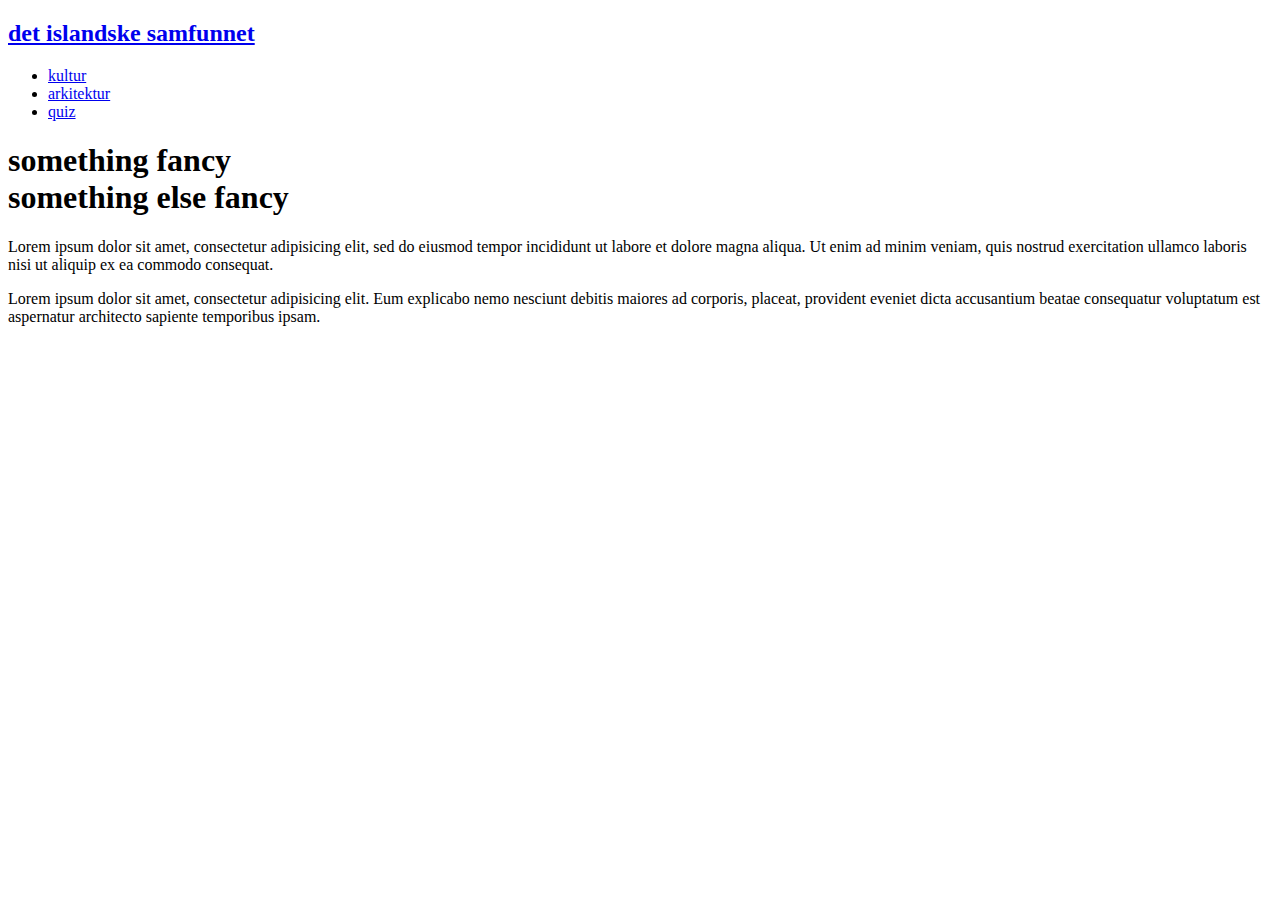
==== index.html @ e88207bf "Added pages and tweaked index" ====
<!DOCTYPE html>
<html lang="no">




<head>


    <meta charset="utf-8">

    <title>island</title>

    <link rel="stylesheet" href="iceland.css">

    <link href="https://fonts.googleapis.com/css?family=Montserrat|Open+Sans" rel="stylesheet">


</head>




<body>


  <div class="row">
          <div id="menu" class="col-12">

              <div class="col-3">
                  <h2><a href="index.html">det islandske samfunnet</a></h2>
              </div>

              <div class="col-1"></div>

              <div class="col-8 menu-a">
                <ul>
                    <li>
                        <a href="kultur.html">kultur</a>
                    </li>
                    <li>
                        <a href="ark.html">arkitektur</a>
                    </li>
                    <li>
                        <a href="quiz.html">quiz</a>
                    </li>
                </ul>
              </div>

          </div>
      </div>




  <div class="l-wrap">


      <div class="row">
          <div id="home" class="col-12">
              <h1>
                  something fancy
                  <br>
                  <span>something else fancy</span>
              </h1>
          </div>
      </div>


      <div class="row">
        <div class="col-3"></div>

        <div class="col-6 welcome">
          Lorem ipsum dolor sit amet, consectetur adipisicing elit, sed do eiusmod tempor incididunt ut labore et dolore magna aliqua. Ut enim ad minim veniam, quis nostrud exercitation ullamco laboris nisi ut aliquip ex ea commodo consequat.
        </div>

        <div class="col-3"></div>

      </div>


      <div class="row">

          <div class="col-2 top"></div>

          <div class="col-8 top">
              <p>
                  Lorem ipsum dolor sit amet, consectetur adipisicing elit. Eum explicabo nemo nesciunt debitis maiores ad corporis, placeat, provident eveniet dicta accusantium beatae consequatur voluptatum est aspernatur architecto sapiente temporibus ipsam.
               </p>
          </div>

          <div class="col-2 top"></div>

      </div>


</body>




</html>
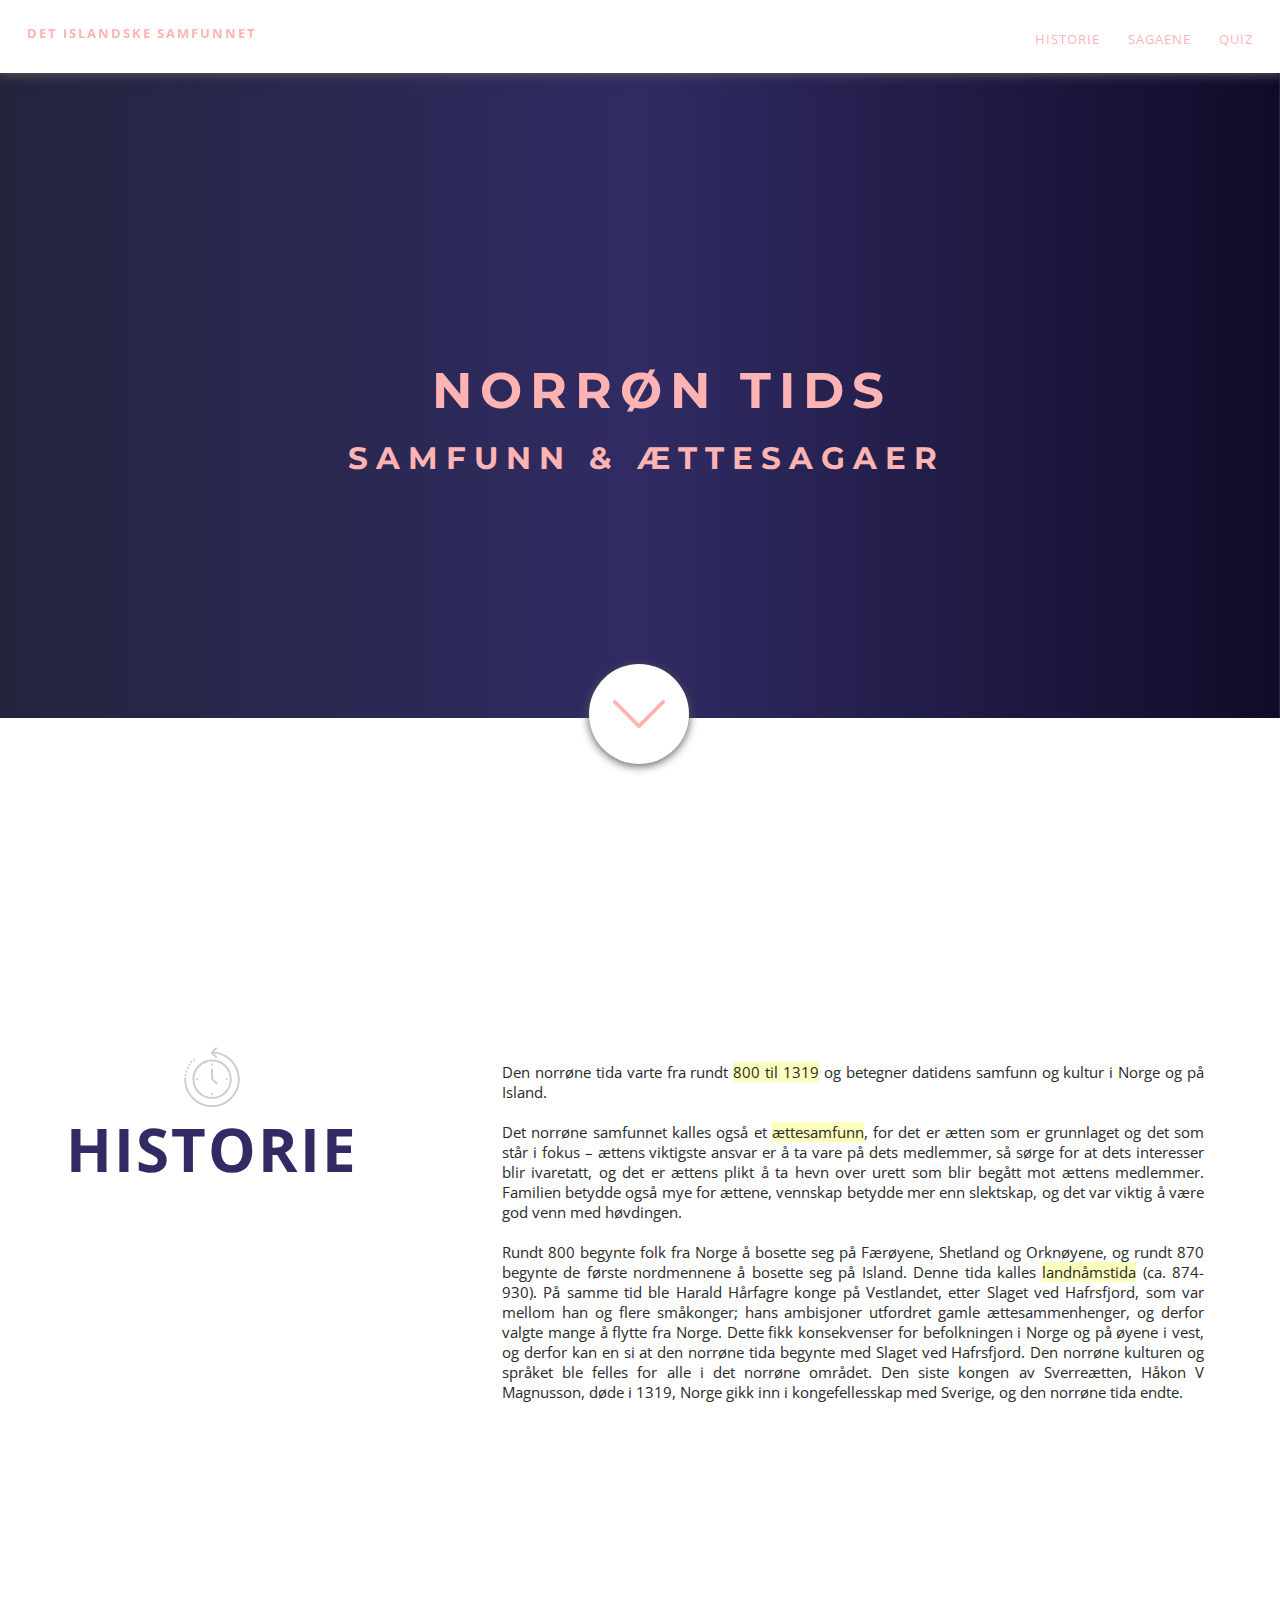
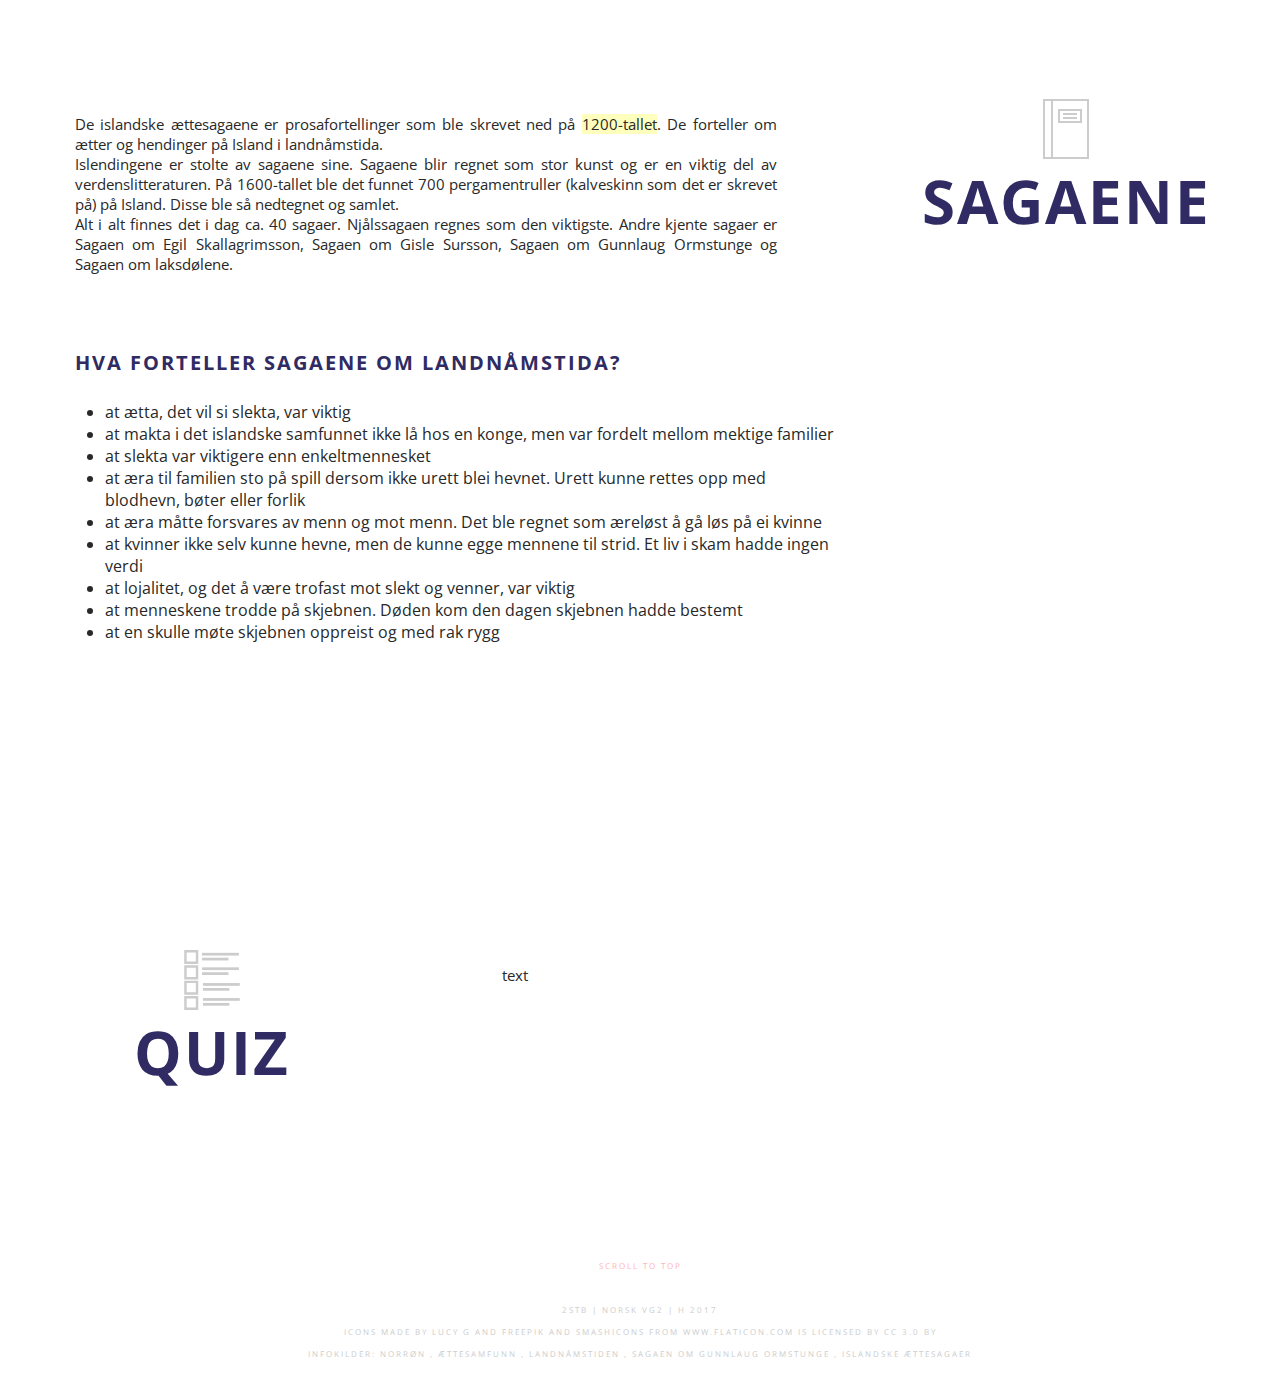
==== commit 6adfd152: "ver2" ====
--- a/index.html
+++ b/index.html
@@ -1,100 +1,208 @@
 <!DOCTYPE html>
-<html lang="no">
-
-
-
-
-<head>
+<html>
+  <head>
 
 
     <meta charset="utf-8">
-
     <title>island</title>
 
-    <link rel="stylesheet" href="iceland.css">
+    <link rel="stylesheet" href="style.css">
 
     <link href="https://fonts.googleapis.com/css?family=Montserrat|Open+Sans" rel="stylesheet">
 
 
-</head>
-
-
-
-
-<body>
-
-
-  <div class="row">
-          <div id="menu" class="col-12">
-
-              <div class="col-3">
-                  <h2><a href="index.html">det islandske samfunnet</a></h2>
-              </div>
-
-              <div class="col-1"></div>
-
-              <div class="col-8 menu-a">
-                <ul>
-                    <li>
-                        <a href="kultur.html">kultur</a>
-                    </li>
-                    <li>
-                        <a href="ark.html">arkitektur</a>
-                    </li>
-                    <li>
-                        <a href="quiz.html">quiz</a>
-                    </li>
-                </ul>
-              </div>
-
-          </div>
+  </head>
+
+
+
+
+  <body>
+
+
+
+
+    <div class="row">
+      <div id="menu" class="col-12">
+
+        <div class="col-4">
+          <h2>
+            <a href="#">det islandske samfunnet
+            </a>
+          </h2>
+        </div>
+
+        <div class="col-8 menu-a">
+          <ul>
+              <li>
+                  <a href="#his">historie</a>
+              </li>
+              <li>
+                  <a href="#sag">sagaene</a>
+              </li>
+              <li>
+                  <a href="#qui">quiz</a>
+              </li>
+          </ul>
+        </div>
+
       </div>
-
-
-
-
-  <div class="l-wrap">
-
-
-      <div class="row">
-          <div id="home" class="col-12">
-              <h1>
-                  something fancy
-                  <br>
-                  <span>something else fancy</span>
-              </h1>
-          </div>
-      </div>
-
-
-      <div class="row">
-        <div class="col-3"></div>
-
-        <div class="col-6 welcome">
-          Lorem ipsum dolor sit amet, consectetur adipisicing elit, sed do eiusmod tempor incididunt ut labore et dolore magna aliqua. Ut enim ad minim veniam, quis nostrud exercitation ullamco laboris nisi ut aliquip ex ea commodo consequat.
-        </div>
-
-        <div class="col-3"></div>
-
-      </div>
-
-
-      <div class="row">
-
-          <div class="col-2 top"></div>
+    </div>
+
+
+
+
+    <div class="l-wrap">
+
+
+        <div class="row">
+            <div id="home" class="col-12">
+                <h1>
+                    <span class="adjust-title">norrøn tids</span>
+                    <br>
+                    <span>samfunn & ættesagaer</span>
+                </h1>
+            </div>
+        </div>
+
+
+        <div class="row">
+          <div class="col-4"></div>
+
+          <div class="col-4">
+            <div class="arr-btn">
+              <a href="#his">
+                <img src="img/pink-down-arrow.svg" alt="down">
+              </a>
+            </div>
+          </div>
+
+          <div class="col-4"></div>
+        </div>
+
+
+        <div id="his" class="row">
+          <div class="col-4 top">
+            <img src="img/history.svg" alt="clock">
+            <h3>historie</h3>
+          </div>
 
           <div class="col-8 top">
-              <p>
-                  Lorem ipsum dolor sit amet, consectetur adipisicing elit. Eum explicabo nemo nesciunt debitis maiores ad corporis, placeat, provident eveniet dicta accusantium beatae consequatur voluptatum est aspernatur architecto sapiente temporibus ipsam.
-               </p>
-          </div>
-
-          <div class="col-2 top"></div>
-
-      </div>
-
-
-</body>
+            <p>
+              Den norrøne tida varte fra rundt <span class="highlight">800 til 1319</span> og betegner datidens samfunn og kultur i Norge og på Island.
+              <br /><br />
+              Det norrøne samfunnet kalles også et <span class="highlight">ættesamfunn</span>, for det er ætten som er grunnlaget og det som står i fokus – ættens viktigste ansvar er å ta vare på dets medlemmer, så sørge for at dets interesser blir ivaretatt, og det er ættens plikt å ta hevn over urett som blir begått mot ættens medlemmer. Familien betydde også mye for ættene, vennskap betydde mer enn slektskap, og det var viktig å være god venn med høvdingen.
+              <br /><br />
+              Rundt 800 begynte folk fra Norge å bosette seg på Færøyene, Shetland og Orknøyene, og rundt 870 begynte de første nordmennene å bosette seg på Island. Denne tida kalles <span class="highlight">landnåmstida</span> (ca. 874-930). På samme tid ble Harald Hårfagre konge på Vestlandet, etter Slaget ved Hafrsfjord, som var mellom han og flere småkonger; hans ambisjoner utfordret gamle ættesammenhenger, og derfor valgte mange å flytte fra Norge. Dette fikk konsekvenser for befolkningen i Norge og på øyene i vest, og derfor kan en si at den norrøne tida begynte med Slaget ved Hafrsfjord. Den norrøne kulturen og språket ble felles for alle i det norrøne området. Den siste kongen av Sverreætten, Håkon V Magnusson, døde i 1319, Norge gikk inn i kongefellesskap med Sverige, og den norrøne tida endte.
+            </p>
+          </div>
+        </div>
+
+
+        <div id="sag" class="row">
+          <div class="col-8 top">
+            <p>
+              De islandske ættesagaene er prosafortellinger som ble skrevet ned på <span class="highlight">1200-tallet</span>. De forteller om ætter og hendinger på Island i landnåmstida.
+              <br />
+              Islendingene er stolte av sagaene sine. Sagaene blir regnet som stor kunst og er en viktig del av verdenslitteraturen. På 1600-tallet ble det funnet 700 pergamentruller (kalveskinn som det er skrevet på) på Island. Disse ble så nedtegnet og samlet.
+              <br />
+              Alt i alt finnes det i dag ca. 40 sagaer. Njålssagaen regnes som den viktigste. Andre kjente sagaer er Sagaen om Egil Skallagrimsson, Sagaen om Gisle Sursson, Sagaen om Gunnlaug Ormstunge og Sagaen om laksdølene.
+              <h4>Hva forteller sagaene om landnåmstida?</h4>
+              <ul>
+                <li>
+                  at ætta, det vil si slekta, var viktig
+                </li>
+                <li>
+                  at makta i det islandske samfunnet ikke lå hos en konge, men var fordelt mellom mektige familier
+                </li>
+                <li>
+                  at slekta var viktigere enn enkeltmennesket
+                </li>
+                <li>
+                  at æra til familien sto på spill dersom ikke urett blei hevnet. Urett kunne rettes opp med blodhevn, bøter eller forlik
+                </li>
+                <li>
+                  at æra måtte forsvares av menn og mot menn. Det ble regnet som æreløst å gå løs på ei kvinne
+                </li>
+                <li>
+                  at kvinner ikke selv kunne hevne, men de kunne egge mennene til strid. Et liv i skam hadde ingen verdi
+                </li>
+                <li>
+                  at lojalitet, og det å være trofast mot slekt og venner, var viktig
+                </li>
+                <li>
+                  at menneskene trodde på skjebnen. Døden kom den dagen skjebnen hadde bestemt
+                </li>
+                <li>
+                  at en skulle møte skjebnen oppreist og med rak rygg
+                </li>
+              </ul>
+            </p>
+          </div>
+
+          <div class="col-4 top">
+            <img src="img/notebook.svg" alt="clock">
+            <h3>sagaene</h3>
+          </div>
+        </div>
+
+
+        <div id="qui" class="row">
+          <div class="col-4 top">
+            <img src="img/quiz.svg" alt="clock">
+            <h3>quiz</h3>
+          </div>
+
+          <div class="col-8 top">
+            <p>
+              text
+            </p>
+          </div>
+        </div>
+
+
+
+    </div>
+
+
+
+
+    <footer>
+      <p>
+        <a href="#" class="pink">scroll to top</a>
+        <br /><br /><br /><br />
+        2stb | norsk vg2 | h 2017
+        <br /><br />
+          Icons made by <a href="https://www.flaticon.com/authors/lucy-g" title="Lucy G">Lucy G</a> and <a href="http://www.freepik.com" title="Freepik">Freepik</a> and <a href="https://www.flaticon.com/authors/smashicons" title="Smashicons">Smashicons</a> from <a href="https://www.flaticon.com/" title="Flaticon">www.flaticon.com</a> is licensed by <a href="http://creativecommons.org/licenses/by/3.0/" title="Creative Commons BY 3.0" target="_blank">CC 3.0 BY</a>
+          <br /><br />
+          infokilder:
+          <a href="https://www.wikiwand.com/no/Norr%C3%B8n">
+            norrøn
+          </a>,
+          <a href="https://www.wikiwand.com/no/%C3%86ttesamfunn">
+            ættesamfunn
+          </a>,
+          <a href="https://www.wikiwand.com/no/Landn%C3%A5mstiden">
+            landnåmstiden
+          </a>,
+          <a href="http://ndla.no/nb/node/139534?fag=116784">
+            sagaen om gunnlaug ormstunge
+          </a>,
+          <a href="http://ndla.no/nb/node/152444?fag=27">
+            islandske ættesagaer
+          </a>
+      </p>
+    </footer>
+
+
+
+
+<!-- https://zengabor.github.io/zenscroll/ -->
+<script src="zenscroll-latest/zenscroll-min.js"></script>
+
+
+
+
+  </body>
 
 
 
--- a/style.css
+++ b/style.css
@@ -0,0 +1,290 @@
+/* important */
+
+:root {
+    --main-font-family: 'Open Sans', sans-serif;
+    --title-font-family: 'Montserrat', sans-serif;
+    --yellow: #FFFFBD;
+    --pink: #ffb3b3;
+    --green: #CDDBD3;
+    --bright-blue: #00C6BF;
+    --dark-purple: #302b63;
+    --white: #fff;
+    --almost-white: #f7f7f7;
+    --darker-white: #f1f1f1;
+    --light-light-gray: #E8E8E8;
+    --light-gray: #ccc;
+    --dark-gray: #585858;
+    --dark-dark-gray: #383838;
+    --almost-black: #282828;
+}
+
+* {
+    box-sizing: border-box;
+    font-size: 62.5%; /* 1 rem = 10 px */
+}
+
+
+
+
+/* css grid */
+
+.l-wrap {
+    width: 101.5%;
+    min-height: 1px;
+    margin: 2rem auto 0 -1rem;
+    border: 1px solid transparent;
+    overflow: auto;
+}
+
+.col-1  { width: 8.33%;  width: calc((100% / 12)*1);  }
+.col-2  { width: 16.66%; width: calc((100% / 12)*2);  }
+.col-3  { width: 25%;    width: calc((100% / 12)*3);  }
+.col-4  { width: 33.33%; width: calc((100% / 12)*4);  }
+.col-5  { width: 41.66%; width: calc((100% / 12)*5);  }
+.col-6  { width: 50%;    width: calc((100% / 12)*6);  }
+.col-7  { width: 58.33%; width: calc((100% / 12)*7);  }
+.col-8  { width: 66.66%; width: calc((100% / 12)*8);  }
+.col-9  { width: 75%;    width: calc((100% / 12)*0);  }
+.col-10 { width: 83.33%; width: calc((100% / 12)*10); }
+.col-11 { width: 91.66%; width: calc((100% / 12)*11); }
+.col-12 { width: 100%;   width: calc((100% / 12)*12); }
+
+[class*="col-"] {
+    min-height: 10px;
+    float: left;
+    padding: 15px;
+    border: 1px solid transparent;
+}
+
+.row::after {
+    content: "";
+    clear: both;
+    display: table;
+}
+
+
+
+
+/* base rules */
+
+body, .smooth-container {
+  scroll-behavior: smooth
+  background-color: var(--white);
+}
+
+footer, footer p {
+  margin-top: 15rem;
+  margin-bottom: 4rem;
+  font-size: 0.8rem;
+  font-family: var(--main-font-family);
+  font-weight: normal;
+  font-style: normal;
+  text-align: center;
+  text-transform: uppercase;
+  text-decoration: none;
+  color: var(--light-gray);
+  letter-spacing: 0.2rem;
+}
+
+footer a {
+  font-size: 0.8rem;
+  color: var(--light-gray);
+  text-decoration: none;
+  transition: ease-in-out 0.2s;
+}
+
+h1 {
+  font-size: 5rem;
+  font-family: var(--title-font-family);
+  font-weight: bold;
+  font-style: normal;
+  text-align: center;
+  text-transform: uppercase;
+  text-decoration: none;
+  color: var(--pink);
+  letter-spacing: 0.8rem;
+  margin: 0;
+  padding: 25rem 0 23.5rem 1.5rem;
+}
+
+h2 {
+  font-size: 2rem;
+  font-family: var(--main-font-family);
+  font-weight: bold;
+  font-style: normal;
+  text-align: left;
+  text-transform: uppercase;
+  text-decoration: none;
+  color: red;
+  letter-spacing: 2px;
+  margin: 0;
+  padding-left: 1rem;
+  padding-bottom: 0.5rem;
+}
+
+h3 {
+  font-size: 6rem;
+  font-family: var(--main-font-family);
+  font-weight: bold;
+  font-style: normal;
+  text-align: center;
+  text-transform: uppercase;
+  text-decoration: none;
+  color: var(--dark-purple);
+  letter-spacing: 2px;
+  margin: 0;
+  padding-left: 0;
+  padding-top: 0;
+  padding-bottom: 0;
+}
+
+h4 {
+  font-size: 2rem;
+  font-family: var(--main-font-family);
+  font-weight: bold;
+  font-style: normal;
+  text-align: left;
+  text-transform: uppercase;
+  text-decoration: none;
+  color: var(--dark-purple);
+  letter-spacing: 2px;
+  margin: 0;
+  padding-left: 6rem;
+  padding-top: 6rem;
+  padding-bottom: 0;
+}
+
+p {
+  padding: 0 6rem 0 6rem;
+  font-size: 1.5rem;
+  font-family: var(--main-font-family);
+  font-weight: normal;
+  font-style: normal;
+  text-align: justify;
+  text-transform: none;
+  text-decoration: none;
+  color: var(--almost-black);
+}
+
+p span {
+  font-size: inherit;
+}
+
+
+
+/* layout rules */
+
+#menu {
+  font-family: var(--main-font-family);
+  font-weight: normal;
+  font-style: normal;
+  text-transform: uppercase;
+  text-decoration: none;
+  color: blue;
+  letter-spacing: 1px;
+  background-color: var(--white);
+  border: 1px solid transparent;
+  box-shadow: 0px 2px 10px var(--dark-gray);
+  margin: -8px auto 0px -8px;
+  padding: 0;
+  position: fixed;
+}
+
+#menu ul {
+  text-align: right;
+  margin: 0;
+  padding-right: 1rem;
+  padding-bottom: 0.5rem;
+}
+
+#menu li {
+  display: inline-block;
+  font-size: 2rem;
+  text-align: right;
+  text-transform: uppercase;
+  list-style: none;
+  padding-left: 20px;
+}
+
+#menu a {
+  color: var(--pink);
+  text-decoration: none;
+  transition: ease-in-out 0.2s;
+}
+
+#menu a:hover { /* state rule */
+  color: var(--dark-purple);
+}
+
+#home {
+  /* gradient from https://uigradients.com/#Lawrencium */
+  background: #0f0c29;  /* fallback for old browsers */
+  background: -webkit-linear-gradient(to right, #24243e, #302b63, #0f0c29);  /* Chrome 10-25, Safari 5.1-6 */
+  background: linear-gradient(to right, #24243e, #302b63, #0f0c29); /* W3C, IE 10+/ Edge, Firefox 16+, Chrome 26+, Opera 12+, Safari 7+ */
+  padding: 8rem 0 0 0;
+  text-align: center;
+}
+
+#home img {
+  width: 5rem;
+  margin: 5rem;
+}
+
+
+
+
+
+/* modules rules */
+
+.menu-a {
+  text-align: right;
+}
+
+.adjust-title {
+  margin-right: -3rem;
+  font-size: 5rem;
+}
+
+.top {
+  margin-top: 25rem;
+  text-align: center;
+}
+
+.top img {
+  width: 6rem;
+}
+
+.arr-btn {
+  text-align: center;
+}
+
+.arr-btn img {
+  display: inline-block;
+  width: 10rem;
+  margin-top: -7rem;
+  padding: 2rem;
+  background-color: var(--white);
+  border: 1px solid transparent;
+  border-radius: 10rem;
+  box-shadow: 0px 2px 10px var(--dark-gray);
+}
+
+.col-8 ul {
+  margin-left: 5rem;
+  font-family: var(--main-font-family);
+  font-weight: normal;
+  font-style: normal;
+  font-size: 2.5rem;
+  text-align: left;
+  text-transform: none;
+  text-decoration: none;
+  color: var(--almost-black);
+}
+
+.pink {
+  color: var(--pink);
+}
+
+.highlight {
+  background-color: var(--yellow);
+}
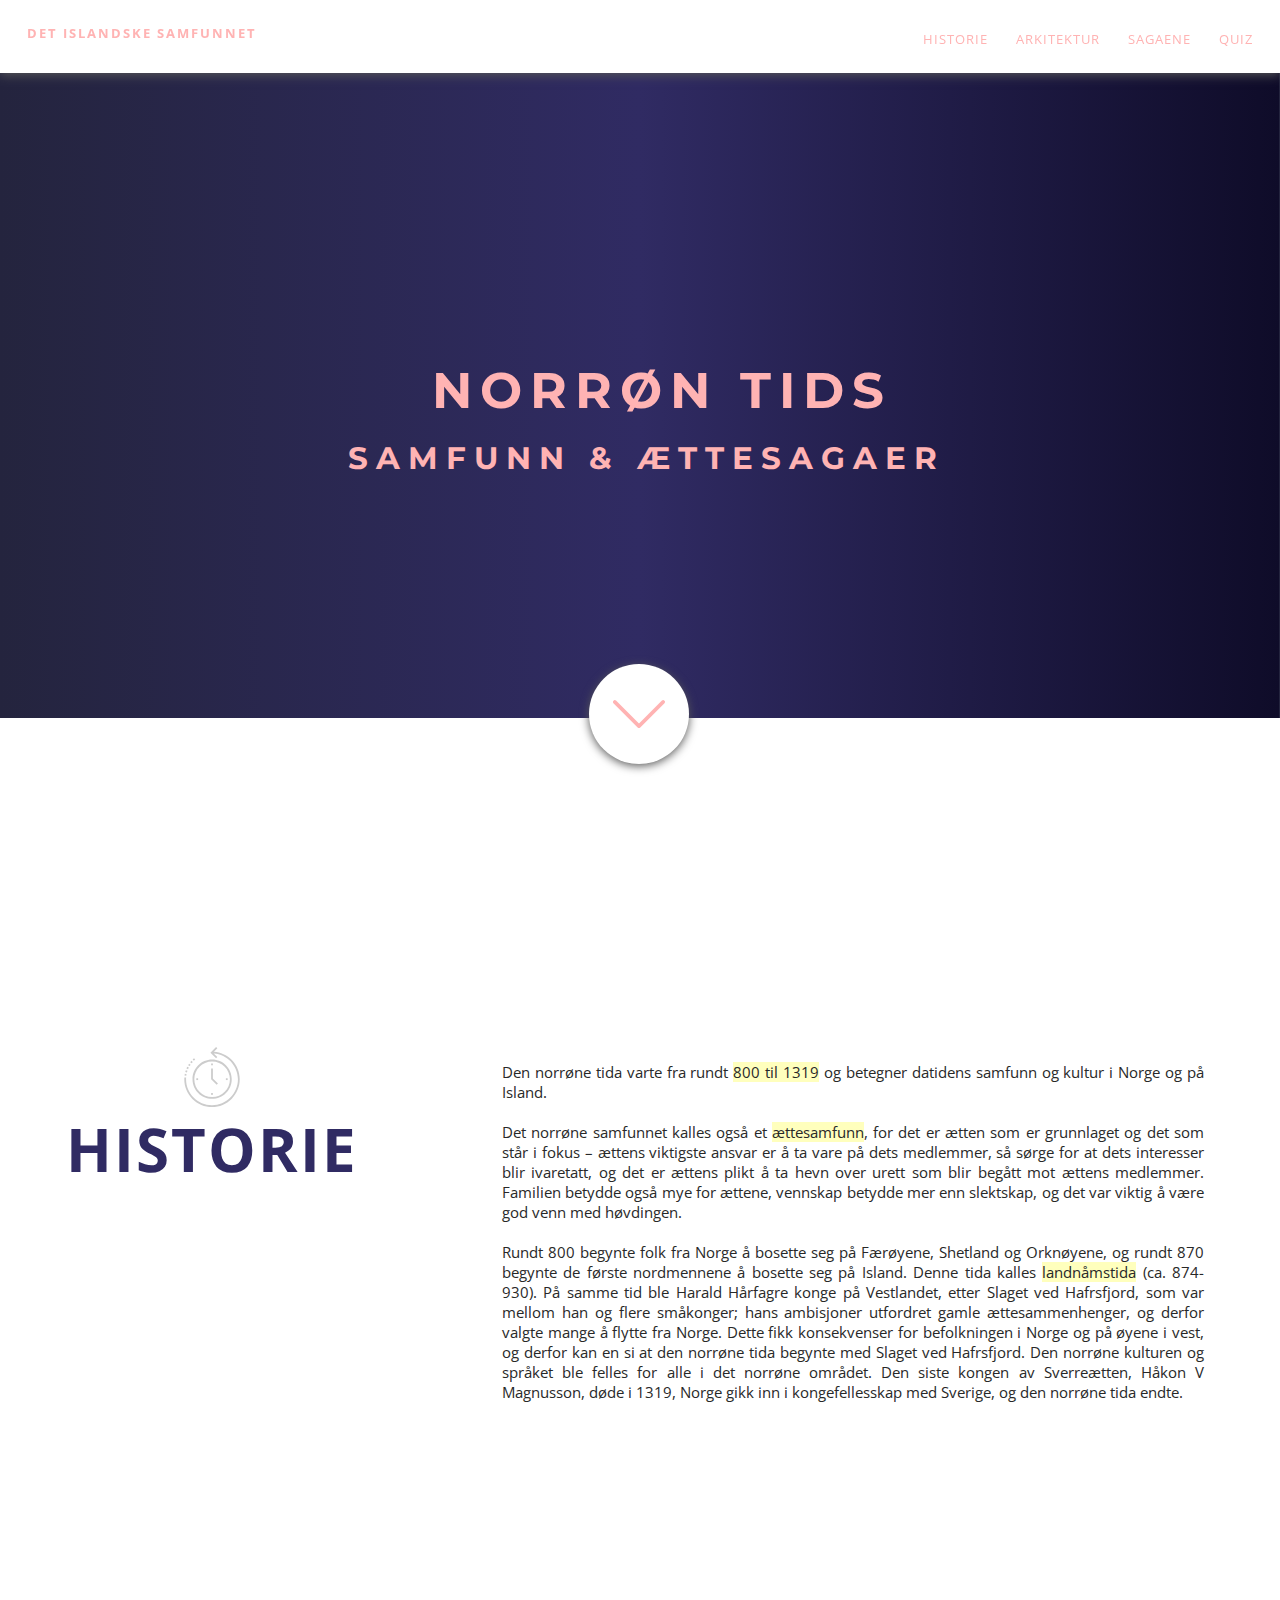
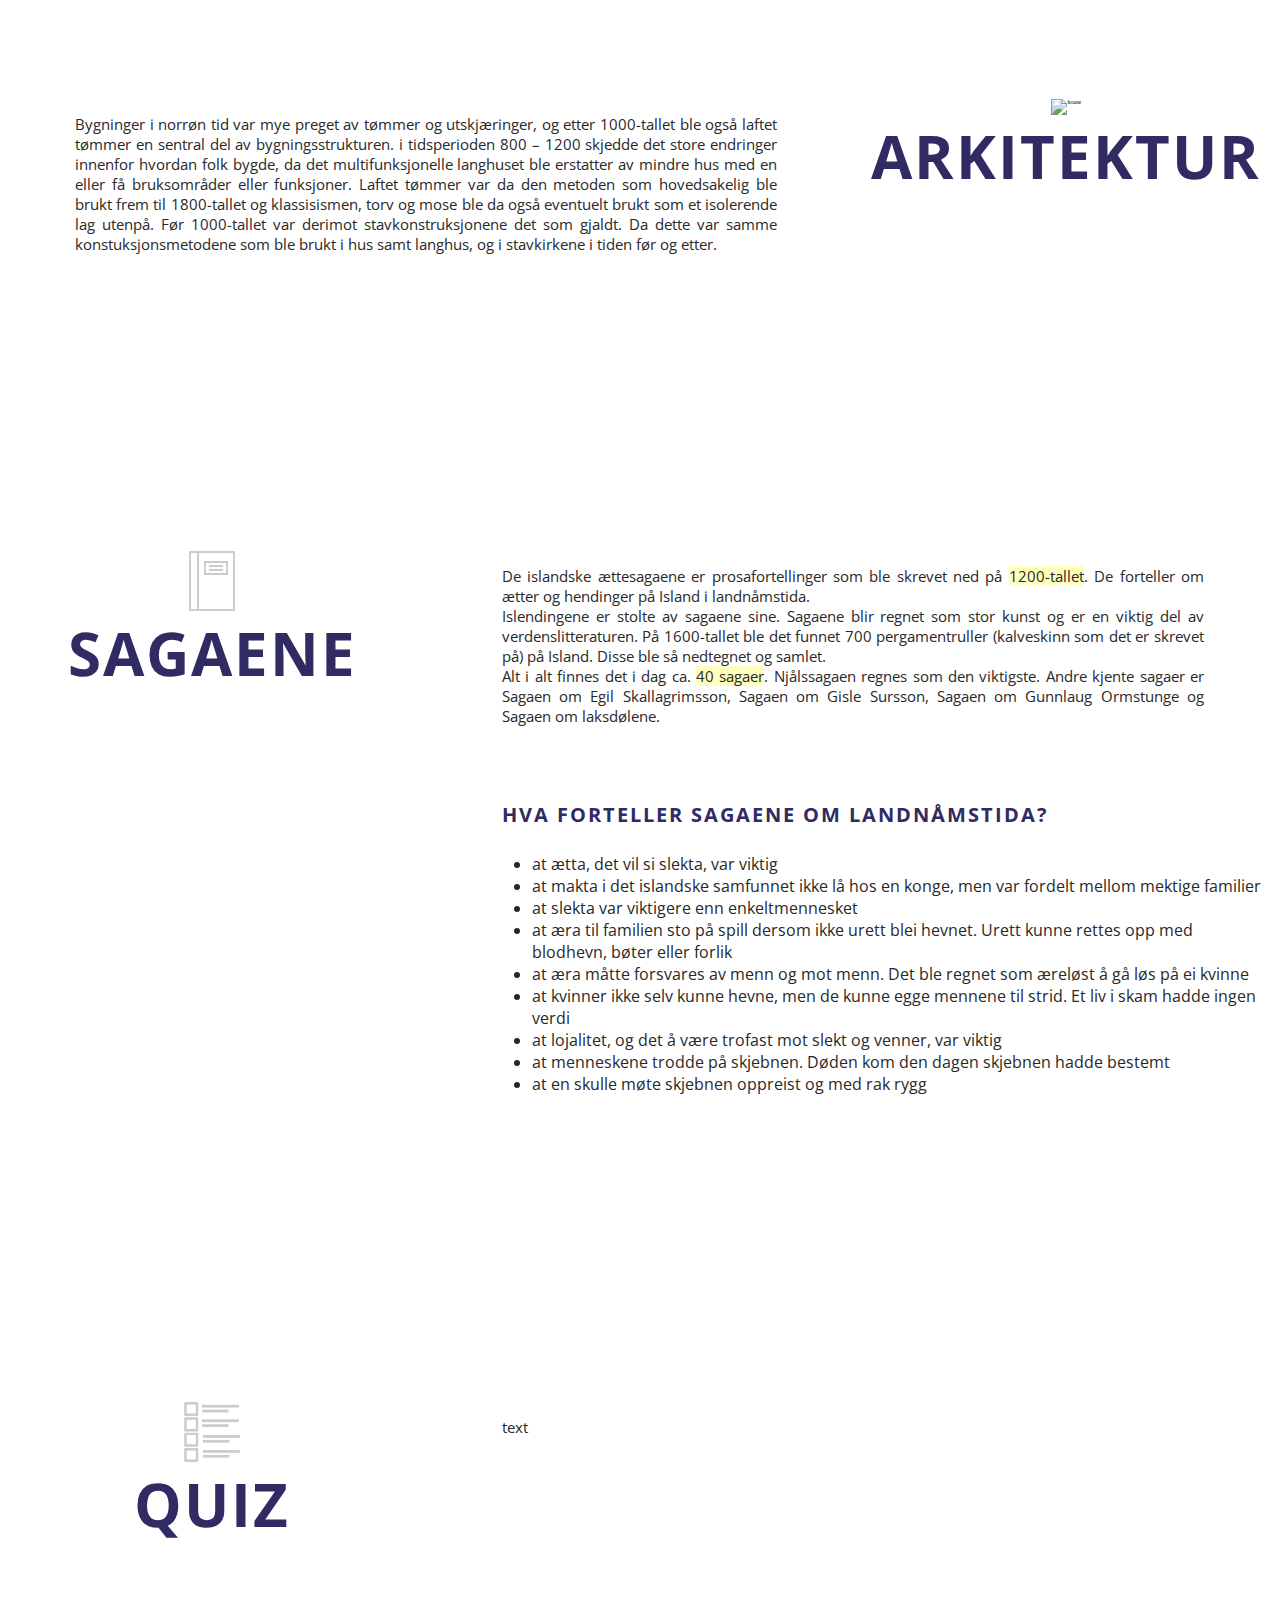
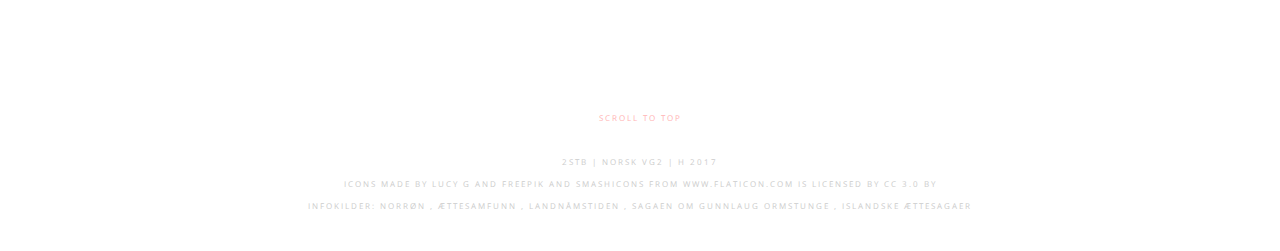
==== commit 97daeae4: "Add files via upload" ====
--- a/index.html
+++ b/index.html
@@ -35,6 +35,9 @@
           <ul>
               <li>
                   <a href="#his">historie</a>
+              </li>
+              <li>
+                  <a href="#ark">arkitektur</a>
               </li>
               <li>
                   <a href="#sag">sagaene</a>
@@ -98,14 +101,33 @@
         </div>
 
 
+        <div id="ark" class="row">
+          <div class="col-8 top">
+            <p>
+              Bygninger i norrøn tid var mye preget av tømmer og utskjæringer, og etter 1000-tallet ble også laftet tømmer en sentral del av bygningsstrukturen. i tidsperioden 800 – 1200 skjedde det store endringer innenfor hvordan folk bygde, da det multifunksjonelle langhuset ble erstatter av mindre hus med en eller få bruksområder eller funksjoner. Laftet tømmer var da den metoden som hovedsakelig ble brukt frem til 1800-tallet og klassisismen, torv og mose ble da også eventuelt brukt som et isolerende lag utenpå. Før 1000-tallet var derimot stavkonstruksjonene det som gjaldt. Da dette var samme konstuksjonsmetodene som ble brukt i hus samt langhus, og i stavkirkene i tiden før og etter.
+            </p>
+          </div>
+
+          <div class="col-4 top">
+            <img src="img/house-sketch.svg" alt="house">
+            <h3>arkitektur</h3>
+          </div>
+        </div>
+
+
         <div id="sag" class="row">
+          <div class="col-4 top">
+            <img src="img/notebook.svg" alt="clock">
+            <h3>sagaene</h3>
+          </div>
+
           <div class="col-8 top">
             <p>
               De islandske ættesagaene er prosafortellinger som ble skrevet ned på <span class="highlight">1200-tallet</span>. De forteller om ætter og hendinger på Island i landnåmstida.
               <br />
               Islendingene er stolte av sagaene sine. Sagaene blir regnet som stor kunst og er en viktig del av verdenslitteraturen. På 1600-tallet ble det funnet 700 pergamentruller (kalveskinn som det er skrevet på) på Island. Disse ble så nedtegnet og samlet.
               <br />
-              Alt i alt finnes det i dag ca. 40 sagaer. Njålssagaen regnes som den viktigste. Andre kjente sagaer er Sagaen om Egil Skallagrimsson, Sagaen om Gisle Sursson, Sagaen om Gunnlaug Ormstunge og Sagaen om laksdølene.
+              Alt i alt finnes det i dag ca. <span class="highlight">40 sagaer</span>. Njålssagaen regnes som den viktigste. Andre kjente sagaer er Sagaen om Egil Skallagrimsson, Sagaen om Gisle Sursson, Sagaen om Gunnlaug Ormstunge og Sagaen om laksdølene.
               <h4>Hva forteller sagaene om landnåmstida?</h4>
               <ul>
                 <li>
@@ -137,11 +159,6 @@
                 </li>
               </ul>
             </p>
-          </div>
-
-          <div class="col-4 top">
-            <img src="img/notebook.svg" alt="clock">
-            <h3>sagaene</h3>
           </div>
         </div>
 
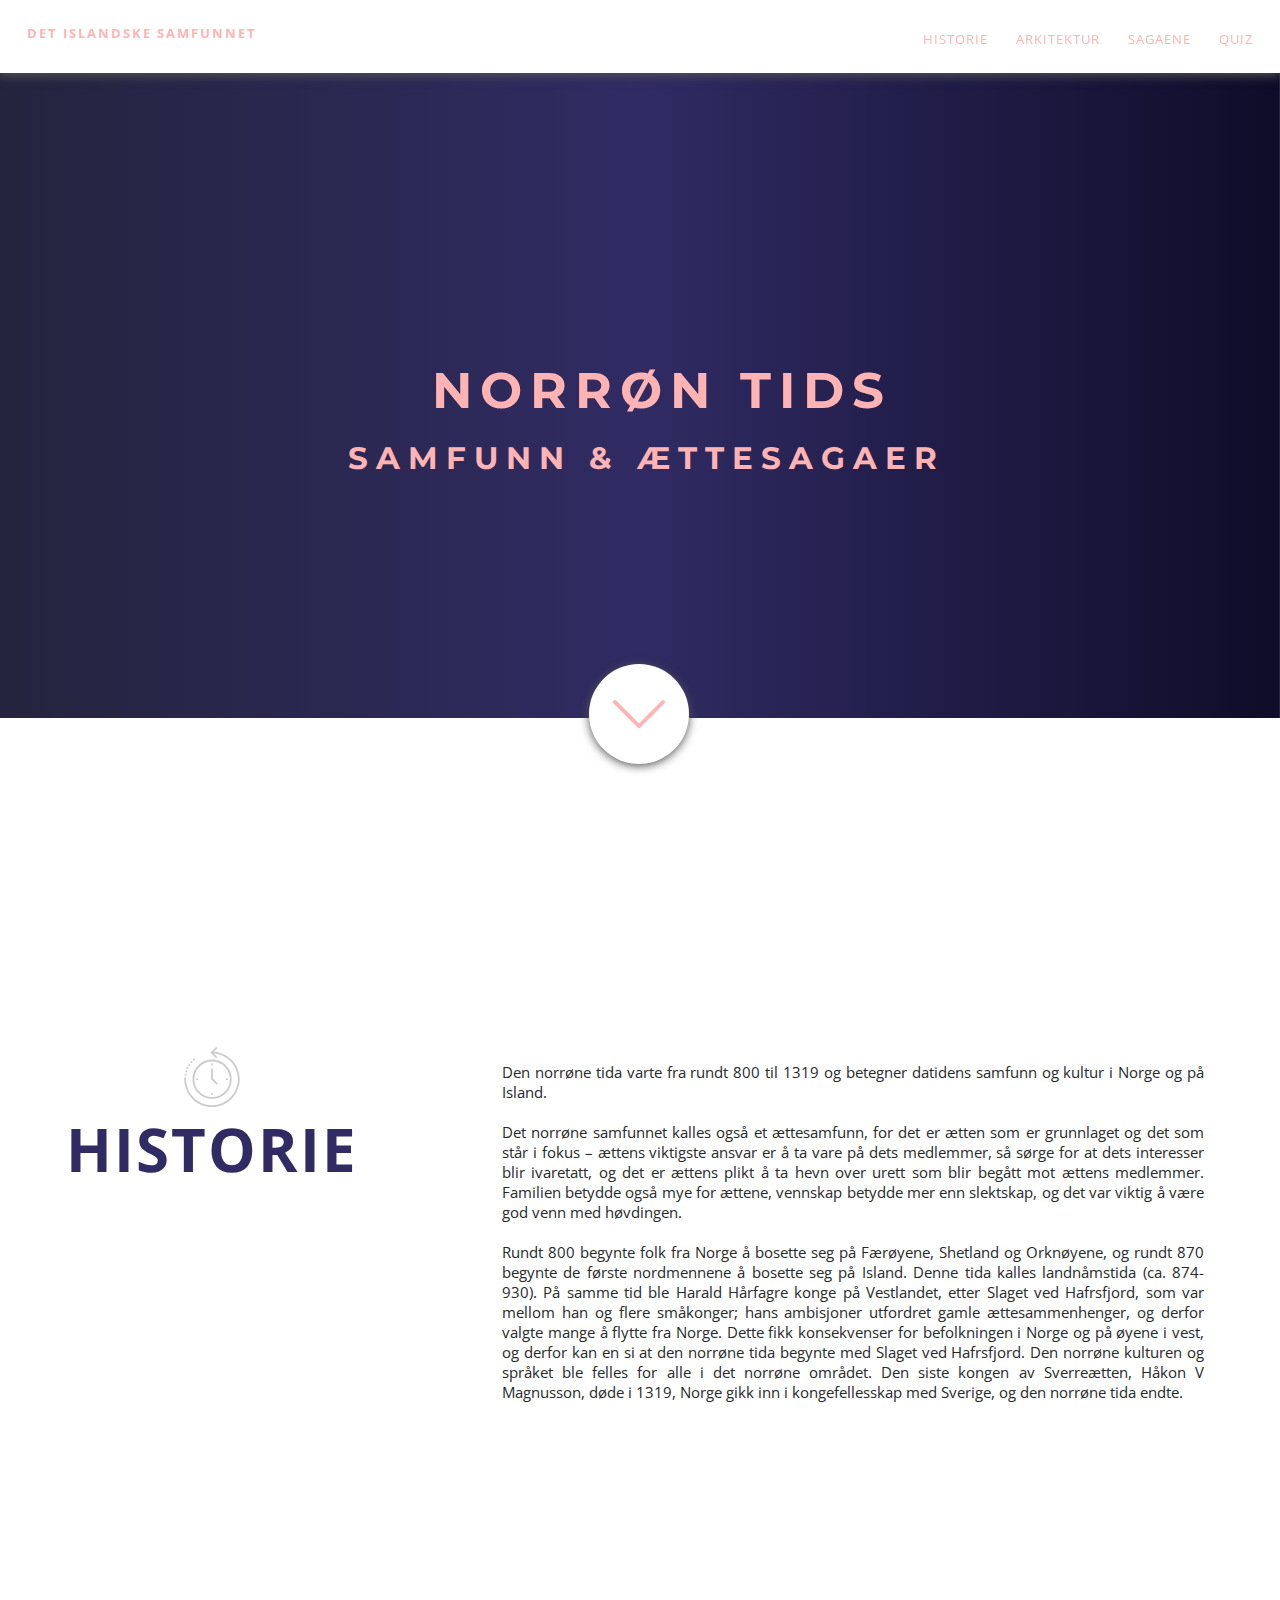
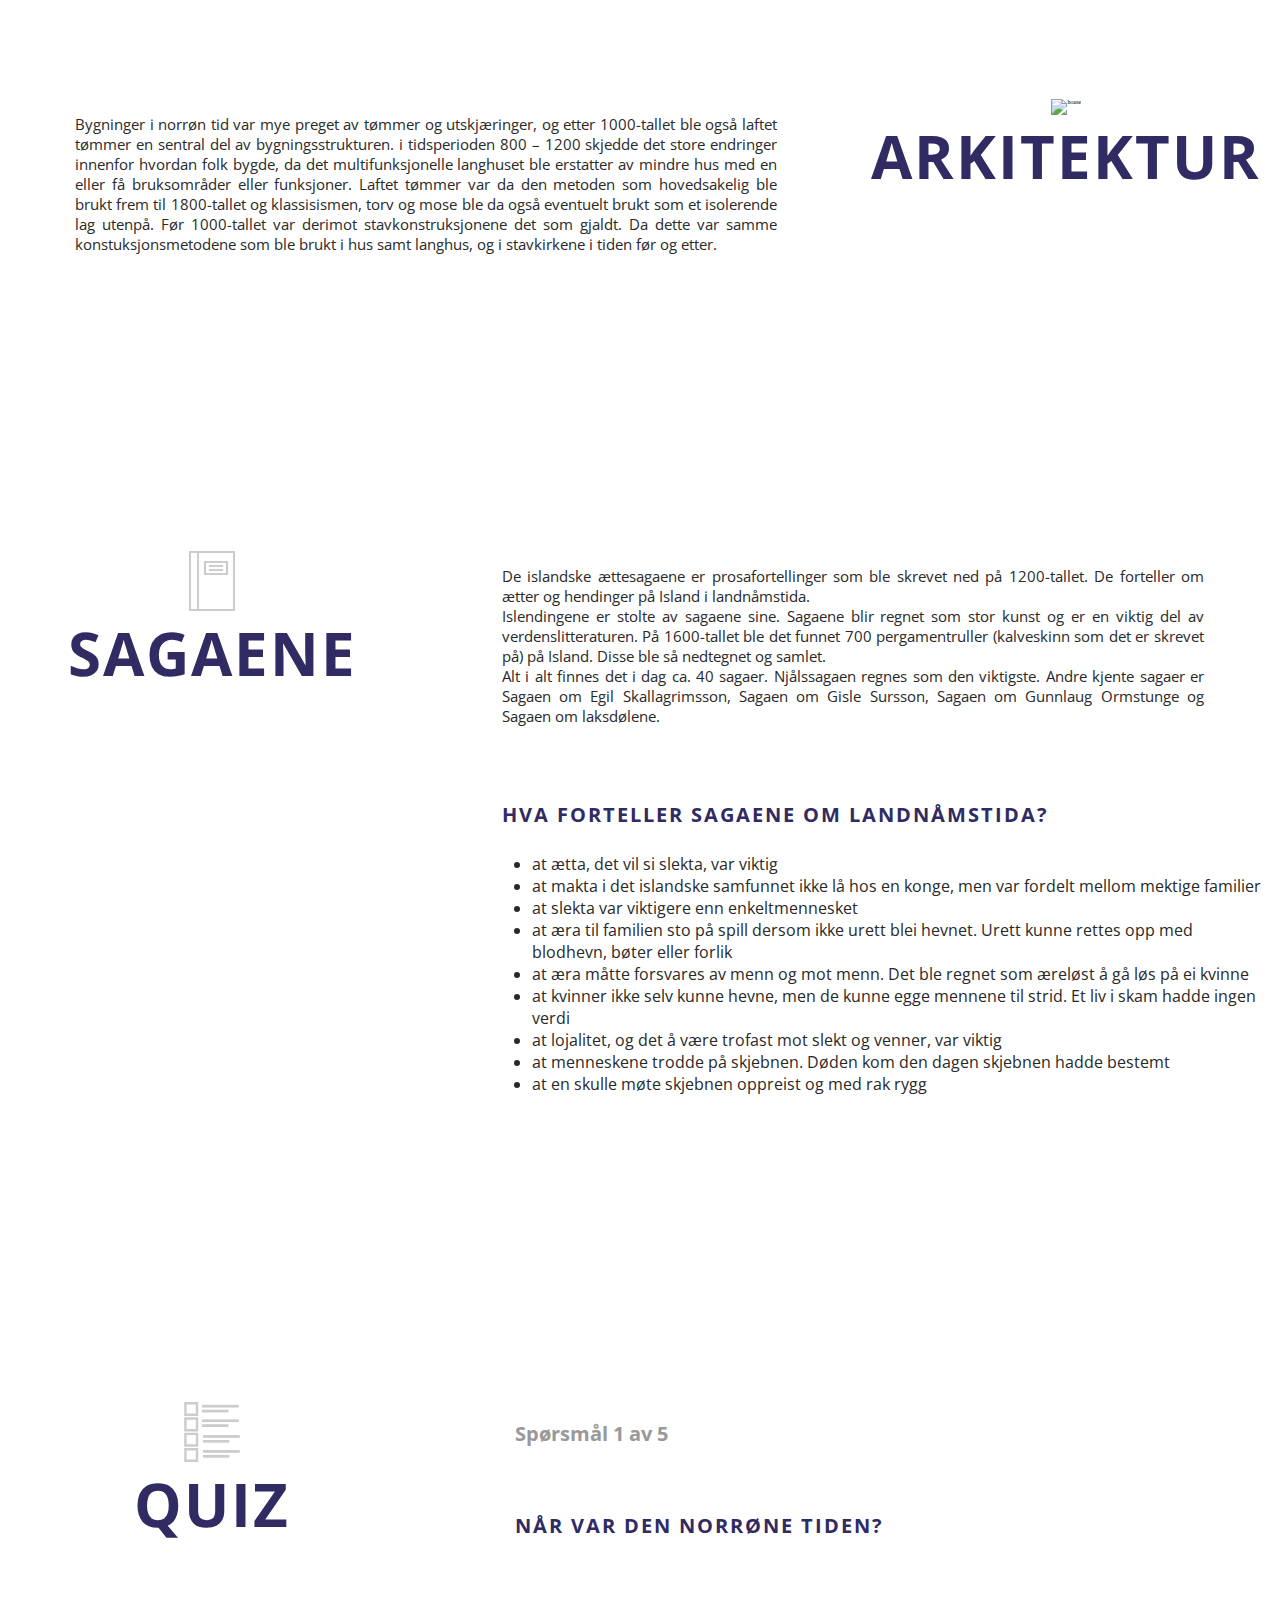
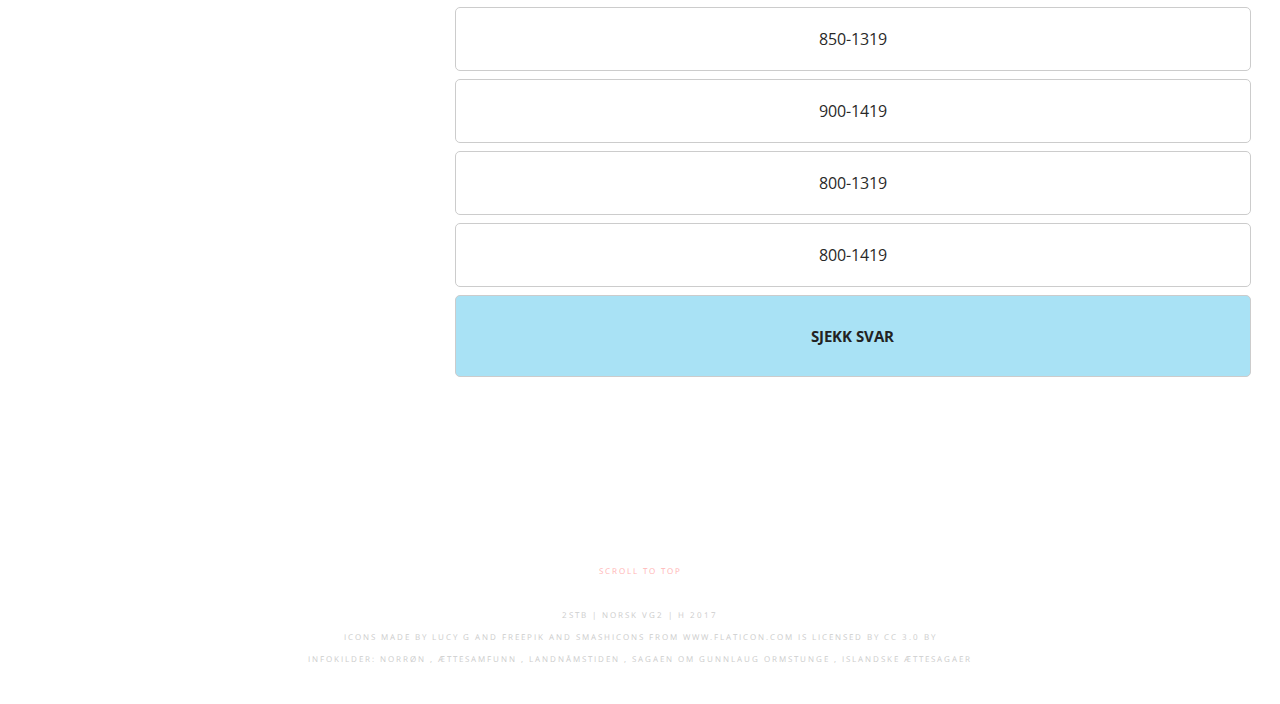
==== commit 60cab283: "Add files via upload" ====
--- a/index.html
+++ b/index.html
@@ -170,9 +170,7 @@
           </div>
 
           <div class="col-8 top">
-            <p>
-              text
-            </p>
+            <div id="frame" role="content"></div>
           </div>
         </div>
 
@@ -217,7 +215,207 @@
 <script src="zenscroll-latest/zenscroll-min.js"></script>
 
 
-
+<script src="http://ajax.googleapis.com/ajax/libs/jquery/1.9.1/jquery.min.js"></script>
+<script>
+
+
+var quiztitle = "Quiz";
+
+var quiz = [
+    {
+        "question"      :   "Når var den norrøne tiden?",
+        "image"         :   "",
+        "choices"       :   [
+                                "850-1319",
+                                "900-1419",
+                                "800-1319",
+                                "800-1419"
+                            ],
+        "correct"       :   "800-1319",
+        "explanation"   :   "Den norrøne tida varte fra rundt 800 til 1319 og betegner datidens samfunn og kultur i Norge og på Island.",
+    },
+    {
+        "question"      :   "Hva var det fokus på i den tiden?",
+        "image"         :   "",
+        "choices"       :   [
+                                "Ætta",
+                                "Familie",
+                                "Hevn",
+                                "Tokt"
+                            ],
+        "correct"       :   "Ætta",
+        "explanation"   :   "Det norrøne samfunnet kalles også et ættesamfunn, for det er ætten som er grunnlaget og det som står i fokus.",
+    },
+    {
+        "question"      :   "Hva var bygningenes kjennetegn?",
+        "image"         :   "",
+        "choices"       :   [
+                                "Utskjæringer",
+                                "Lange og lagd av tømmer",
+                                "Stein og Utskjæringer",
+                                "Tømmer og utskjæringer"
+                            ],
+        "correct"       :   "Tømmer og utskjæringer",
+        "explanation"   :   "Kjennetegn på bygninger i norrøn tid var at de var laget av tømmer og hadde utskjæringer.",
+    },
+    {
+        "question"      :   "Hvor mange sagaer finnes det idag?",
+        "image"         :   "",
+        "choices"       :   [
+                                "ca. 50",
+                                "ca. 40",
+                                "ca. 30",
+                                "ca. 4"
+                            ],
+        "correct"       :   "ca. 40",
+        "explanation"   :   "Alt i alt finnes det idag ca. 40 sagaer.",
+    },
+    {
+        "question"      :   "Når var landnåmstiden?",
+        "image"         :   "",
+        "choices"       :   [
+                                "ca. 874-930",
+                                "ca. 874-940",
+                                "ca. 864-930",
+                                "ca. 864-940"
+                            ],
+        "correct"       :   "ca. 874-930",
+        "explanation"   :   "Landnåmstida var fra ca. 874-930",
+    },
+
+];
+
+
+/******* Er ikke vits å forandre på noe under her med mindre du skal forandre på "sjekk svar" knappen eller noe liknende *********/
+var currentquestion = 0, score = 0, submt=true, picked;
+var incrementCount = function(){
+clicks++;
+}
+
+jQuery(document).ready(function($){
+
+
+    function htmlEncode(value){
+      return $(document.createElement('div')).text(value).html();
+    }
+
+    /**
+     *
+     *
+     * @param {choices} array
+     */
+    function addChoices(choices){
+        if(typeof choices !== "undefined" && $.type(choices) == "array"){
+            $('#choice-block').empty();
+            for(var i=0;i<choices.length; i++){
+                $(document.createElement('li')).addClass('choice choice-box').attr('data-index', i).text(choices[i]).appendTo('#choice-block');
+            }
+        }
+    }
+
+    /**
+     * reset for alle spørsmålene
+     */
+    function nextQuestion(){
+        submt = true;
+        $('#explanation').empty();
+        $('#question').text(quiz[currentquestion]['Spørsmål']);
+        $('#pager').text('Spørsmål ' + Number(currentquestion + 1) + ' av ' + quiz.length);
+        if(quiz[currentquestion].hasOwnProperty('image') && quiz[currentquestion]['image'] != ""){
+            if($('#question-image').length == 0){
+                $(document.createElement('img')).addClass('question-image').attr('id', 'question-image').attr('src', quiz[currentquestion]['image']).attr('alt', htmlEncode(quiz[currentquestion]['question'])).insertAfter('#question');
+            } else {
+                $('#question-image').attr('src', quiz[currentquestion]['image']).attr('alt', htmlEncode(quiz[currentquestion]['question']));
+            }
+        } else {
+            $('#question-image').remove();
+        }
+        addChoices(quiz[currentquestion]['choices']);
+        setupButtons();
+    }
+
+    /**
+     * Sjekk om svaret er riktig
+     * @param {choice} number
+     */
+    function processQuestion(choice){
+        if(quiz[currentquestion]['choices'][choice] == quiz[currentquestion]['correct']){
+            $('.choice').eq(choice).css({'background-color':'#50D943'});
+            $('#explanation').html('<strong>Riktig!</strong> ' + htmlEncode(quiz[currentquestion]['explanation']));
+            score++;
+        } else {
+            $('.choice').eq(choice).css({'background-color':'#D92623'});
+            $('#explanation').html('<strong>Ikke riktig.</strong> ' + htmlEncode(quiz[currentquestion]['explanation']));
+        }
+        currentquestion++;
+        $('#submitbutton').html('NESTE SPØRSMÅL &raquo;').on('click', function(){
+            if(currentquestion == quiz.length){
+                endQuiz();
+            } else {
+                $(this).text('SJEKK SVAR').css({'color':'#222'}).off('click');
+                nextQuestion();
+            }
+        })
+    }
+
+    function setupButtons(){
+        $('.choice').on('mouseover', function(){
+            $(this).css({'background-color':'#f7f7f7'});
+        });
+        $('.choice').on('mouseout', function(){
+            $(this).css({'background-color':'#fff'});
+        })
+        $('.choice').on('click', function(){
+            picked = $(this).attr('data-index');
+            $('.choice').removeAttr('style').off('mouseout mouseover');
+            $(this).css({'border-color':'#222','font-weight':700,'background-color':'#f7f7f7'});
+            if(submt){
+                submt=false;
+                $('#submitbutton').css({'color':'#000'}).on('click', function(){
+                    $('.choice').off('click');
+                    $(this).off('click');
+                    processQuestion(picked);
+                });
+            }
+        })
+    }
+
+    function endQuiz(){
+        $('#explanation').empty();
+        $('#question').empty();
+        $('#choice-block').empty();
+        $('#submitbutton').remove();
+        $('#question').text("Du fikk " + score + " ut av " + quiz.length + " riktig.");
+        $(document.createElement('h2')).css({'text-align':'center', 'font-size':'4em'}).text(Math.round(score/quiz.length * 100) + '%').insertAfter('#question');
+    }
+
+
+    function init(){
+
+        //add pager and questions
+        if(typeof quiz !== "undefined" && $.type(quiz) === "array"){
+            //add pager
+            $(document.createElement('p')).addClass('pager').attr('id','pager').text('Spørsmål 1 av ' + quiz.length).appendTo('#frame');
+            //add first question
+            $(document.createElement('h4')).addClass('question').attr('id', 'question').text(quiz[0]['question']).appendTo('#frame');
+            $(document.createElement('p')).addClass('explanation').attr('id','explanation').html('&nbsp;').appendTo('#frame');
+
+            //questions holder
+            $(document.createElement('ul')).attr('id', 'choice-block').appendTo('#frame');
+
+            //add choices
+            addChoices(quiz[0]['choices']);
+
+            //add submit button
+            $(document.createElement('div')).addClass('choice-box').attr('id', 'submitbutton').text('SJEKK SVAR').css({'font-weight':700,'color':'#222','padding':'30px 0'}).appendTo('#frame');
+
+            setupButtons();
+        }
+    }
+
+    init();
+});
+</script>
 
   </body>
 
--- a/style.css
+++ b/style.css
@@ -3,7 +3,6 @@
 :root {
     --main-font-family: 'Open Sans', sans-serif;
     --title-font-family: 'Montserrat', sans-serif;
-    --yellow: #FFFFBD;
     --pink: #ffb3b3;
     --green: #CDDBD3;
     --bright-blue: #00C6BF;
@@ -254,6 +253,25 @@
   width: 6rem;
 }
 
+.btn {
+  display: inline-block;
+  width: 30%;
+  padding: 2rem;
+  border: 1px solid var(--pink);
+  font-size: inherit;
+  text-align: center;
+  text-transform: uppercase;
+  text-decoration: none;
+  letter-spacing: 0.1rem;
+  color: var(--pink);
+  transition: ease-in-out 0.2s;
+}
+
+.btn:hover {
+  background-color: var(--pink);
+  color: var(--white);
+}
+
 .arr-btn {
   text-align: center;
 }
@@ -288,3 +306,18 @@
 .highlight {
   background-color: var(--yellow);
 }
+
+
+
+
+
+
+#frame{max-width:100%;width:auto;border:0px solid #ccc;background:#fff;padding:10px;margin:3px;}
+p.pager{margin:5px 0 5px; font:bold 2rem 'Open Sans', sans-serif;color:#999;}
+img.question-image{display:block;max-width:250px;margin:10px auto;border:1px solid #ccc;width:100%;height:auto;}
+#choice-block{display:block;list-style:none;margin:0;padding:0;transition: ease-in-out 0.2s;}
+#submitbutton{background:#A9E2F5;transition: ease-in-out 0.2s;font-family: 'Open Sans', sans-serif;font-size: 1.5rem;}
+#submitbutton:hover{background:#D6F5FF;}
+#explanation{margin:0 auto;padding:20px;width:75%;}
+.choice-box{display:block;text-align:center;margin:8px auto;padding:2rem 0;border:1px solid #ccc;cursor:pointer;-webkit-border-radius: 5px;-moz-border-radius: 5px;border-radius: 5px;transition: ease-in-out 0.2s;}
+strong {font-size: inherit;}
